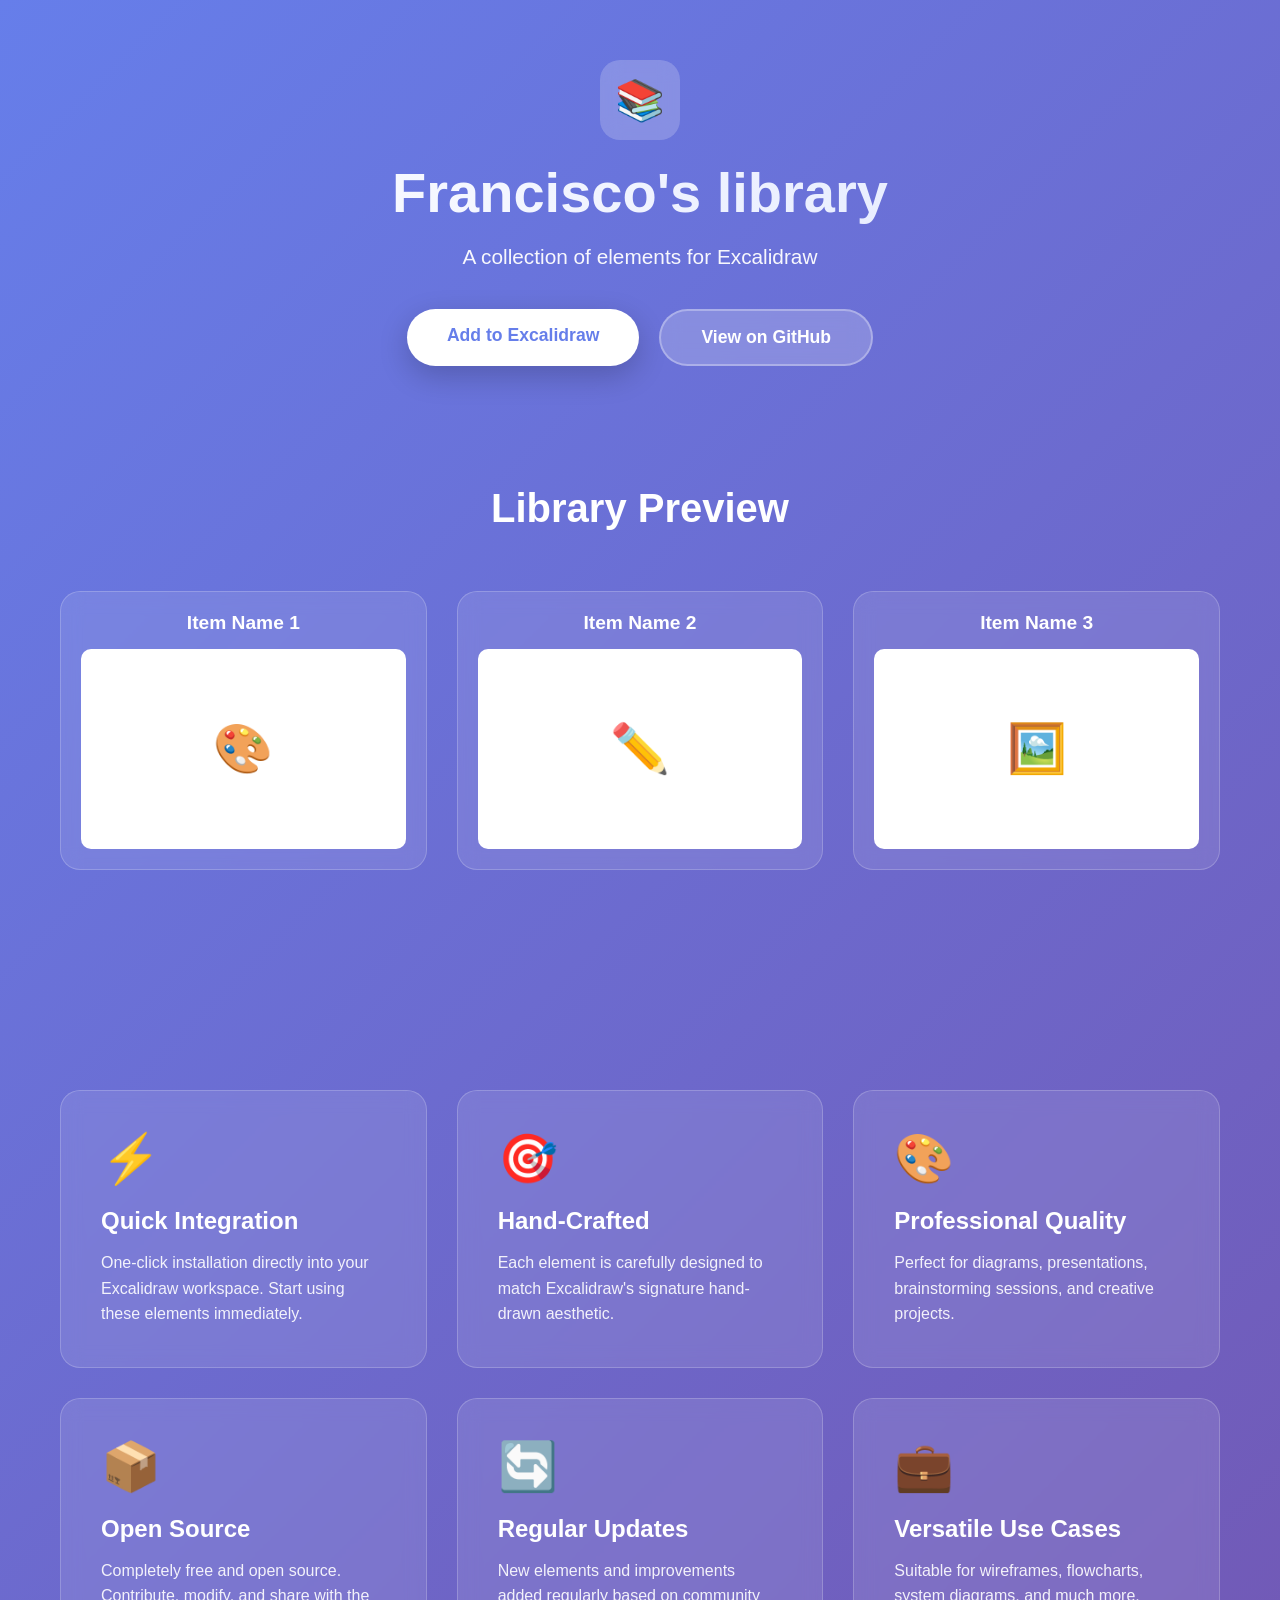
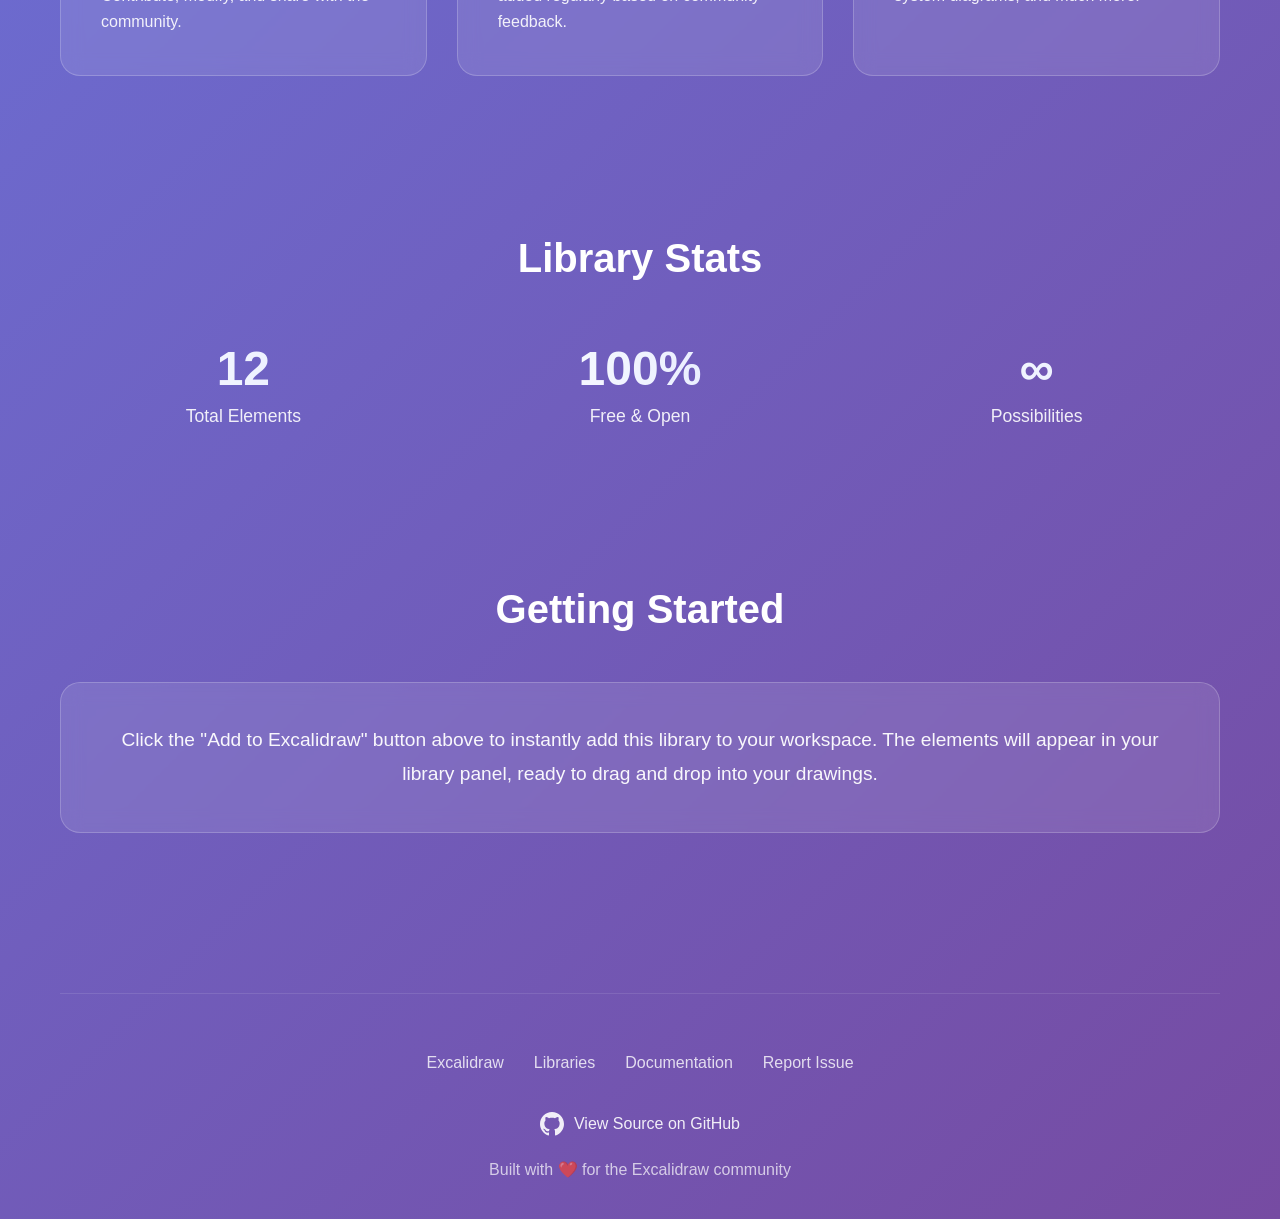
==== OpenSourceLibrary/index.html @ a002f0f5 "addition of librery, still needs work" ====
<!DOCTYPE html>
<html lang="en">
<head>
    <meta charset="UTF-8">
    <meta name="viewport" content="width=device-width, initial-scale=1.0">
    <title>Francisco's library_Excalidraw Library</title>
    <link rel="stylesheet" href="Style.css">
    
</head>
<body>
    <div class="container">
        <header>
            <div class="logo">📚</div>
            <h1>Francisco's library</h1>
            <p class="subtitle">A collection of elements for Excalidraw</p>
            
            <div class="cta-buttons">
                <a href="#" class="btn btn-primary">Add to Excalidraw</a>
                <a href="https://github.com/excalidraw/excalidraw-libraries" class="btn btn-secondary">View on GitHub</a>
            </div>
        </header>

        <section class="preview-section">
            <h2>Library Preview</h2>
            <div class="preview-grid">
                <div class="preview-card">
                    <h3>Item Name 1</h3>
                    <div class="preview-image">
                        <span class="placeholder-img">🎨</span>
                    </div>
                </div>
                
                <div class="preview-card">
                    <h3>Item Name 2</h3>
                    <div class="preview-image">
                        <span class="placeholder-img">✏️</span>
                    </div>
                </div>
                
                <div class="preview-card">
                    <h3>Item Name 3</h3>
                    <div class="preview-image">
                        <span class="placeholder-img">🖼️</span>
                    </div>
                </div>
            </div>
        </section>

        <section class="features">
            <div class="features-grid">
                <div class="feature-card">
                    <div class="feature-icon">⚡</div>
                    <h3>Quick Integration</h3>
                    <p>One-click installation directly into your Excalidraw workspace. Start using these elements immediately.</p>
                </div>
                
                <div class="feature-card">
                    <div class="feature-icon">🎯</div>
                    <h3>Hand-Crafted</h3>
                    <p>Each element is carefully designed to match Excalidraw's signature hand-drawn aesthetic.</p>
                </div>
                
                <div class="feature-card">
                    <div class="feature-icon">🎨</div>
                    <h3>Professional Quality</h3>
                    <p>Perfect for diagrams, presentations, brainstorming sessions, and creative projects.</p>
                </div>
                
                <div class="feature-card">
                    <div class="feature-icon">📦</div>
                    <h3>Open Source</h3>
                    <p>Completely free and open source. Contribute, modify, and share with the community.</p>
                </div>
                
                <div class="feature-card">
                    <div class="feature-icon">🔄</div>
                    <h3>Regular Updates</h3>
                    <p>New elements and improvements added regularly based on community feedback.</p>
                </div>
                
                <div class="feature-card">
                    <div class="feature-icon">💼</div>
                    <h3>Versatile Use Cases</h3>
                    <p>Suitable for wireframes, flowcharts, system diagrams, and much more.</p>
                </div>
            </div>
        </section>

        <section class="preview-section">
            <h2>Library Stats</h2>
            <div class="stats">
                <div class="stat-card">
                    <div class="stat-number">12</div>
                    <div class="stat-label">Total Elements</div>
                </div>
                <div class="stat-card">
                    <div class="stat-number">100%</div>
                    <div class="stat-label">Free & Open</div>
                </div>
                <div class="stat-card">
                    <div class="stat-number">∞</div>
                    <div class="stat-label">Possibilities</div>
                </div>
            </div>
        </section>

        <section class="preview-section">
            <h2>Getting Started</h2>
            <div class="preview-container">
                <p style="font-size: 1.2rem; line-height: 1.8; opacity: 0.95;">
                    Click the "Add to Excalidraw" button above to instantly add this library to your workspace. 
                    The elements will appear in your library panel, ready to drag and drop into your drawings.
                </p>
            </div>
        </section>

        <footer>
            <div class="footer-links">
                <a href="https://excalidraw.com">Excalidraw</a>
                <a href="https://github.com/excalidraw/excalidraw-libraries">Libraries</a>
                <a href="https://docs.excalidraw.com">Documentation</a>
                <a href="https://github.com/excalidraw/excalidraw-libraries/issues">Report Issue</a>
            </div>
            
            <a href="https://github.com/excalidraw/excalidraw-libraries" class="github-link">
                <svg width="24" height="24" viewBox="0 0 24 24" fill="currentColor">
                    <path d="M12 0c-6.626 0-12 5.373-12 12 0 5.302 3.438 9.8 8.207 11.387.599.111.793-.261.793-.577v-2.234c-3.338.726-4.033-1.416-4.033-1.416-.546-1.387-1.333-1.756-1.333-1.756-1.089-.745.083-.729.083-.729 1.205.084 1.839 1.237 1.839 1.237 1.07 1.834 2.807 1.304 3.492.997.107-.775.418-1.305.762-1.604-2.665-.305-5.467-1.334-5.467-5.931 0-1.311.469-2.381 1.236-3.221-.124-.303-.535-1.524.117-3.176 0 0 1.008-.322 3.301 1.23.957-.266 1.983-.399 3.003-.404 1.02.005 2.047.138 3.006.404 2.291-1.552 3.297-1.23 3.297-1.23.653 1.653.242 2.874.118 3.176.77.84 1.235 1.911 1.235 3.221 0 4.609-2.807 5.624-5.479 5.921.43.372.823 1.102.823 2.222v3.293c0 .319.192.694.801.576 4.765-1.589 8.199-6.086 8.199-11.386 0-6.627-5.373-12-12-12z"/>
                </svg>
                View Source on GitHub
            </a>
            
            <p style="margin-top: 20px; opacity: 0.7;">
                Built with ❤️ for the Excalidraw community
            </p>
        </footer>
    </div>
</body>
</html>
---- OpenSourceLibrary/Style.css ----
* {
            margin: 0;
            padding: 0;
            box-sizing: border-box;
        }

        body {
            font-family: -apple-system, BlinkMacSystemFont, 'Segoe UI', Roboto, Oxygen, Ubuntu, Cantarell, sans-serif;
            background: linear-gradient(135deg, #667eea 0%, #764ba2 100%);
            color: #fff;
            overflow-x: hidden;
        }

        .container {
            max-width: 1200px;
            margin: 0 auto;
            padding: 0 20px;
        }

        header {
            padding: 60px 0 40px;
            text-align: center;
        }

        .logo {
            width: 80px;
            height: 80px;
            margin: 0 auto 20px;
            background: rgba(255, 255, 255, 0.2);
            backdrop-filter: blur(10px);
            border-radius: 20px;
            display: flex;
            align-items: center;
            justify-content: center;
            font-size: 40px;
            animation: float 3s ease-in-out infinite;
        }

        @keyframes float {
            0%, 100% { transform: translateY(0px); }
            50% { transform: translateY(-10px); }
        }

        h1 {
            font-size: 3.5rem;
            font-weight: 800;
            margin-bottom: 20px;
            background: linear-gradient(to right, #fff, #e0e7ff);
            -webkit-background-clip: text;
            -webkit-text-fill-color: transparent;
            background-clip: text;
        }

        .subtitle {
            font-size: 1.3rem;
            opacity: 0.95;
            font-weight: 300;
            margin-bottom: 40px;
        }

        .cta-buttons {
            display: flex;
            gap: 20px;
            justify-content: center;
            flex-wrap: wrap;
        }

        .btn {
            padding: 16px 40px;
            font-size: 1.1rem;
            border: none;
            border-radius: 50px;
            cursor: pointer;
            transition: all 0.3s ease;
            text-decoration: none;
            display: inline-block;
            font-weight: 600;
        }

        .btn-primary {
            background: #fff;
            color: #667eea;
            box-shadow: 0 10px 30px rgba(0, 0, 0, 0.2);
        }

        .btn-primary:hover {
            transform: translateY(-3px);
            box-shadow: 0 15px 40px rgba(0, 0, 0, 0.3);
        }

        .btn-secondary {
            background: rgba(255, 255, 255, 0.2);
            color: #fff;
            backdrop-filter: blur(10px);
            border: 2px solid rgba(255, 255, 255, 0.3);
        }

        .btn-secondary:hover {
            background: rgba(255, 255, 255, 0.3);
            transform: translateY(-3px);
        }

        .features {
            padding: 80px 0;
        }

        .features-grid {
            display: grid;
            grid-template-columns: repeat(auto-fit, minmax(300px, 1fr));
            gap: 30px;
            margin-top: 60px;
        }

        .feature-card {
            background: rgba(255, 255, 255, 0.1);
            backdrop-filter: blur(10px);
            border-radius: 20px;
            padding: 40px;
            border: 1px solid rgba(255, 255, 255, 0.2);
            transition: all 0.3s ease;
        }

        .feature-card:hover {
            transform: translateY(-10px);
            background: rgba(255, 255, 255, 0.15);
            box-shadow: 0 20px 50px rgba(0, 0, 0, 0.2);
        }

        .feature-icon {
            font-size: 3rem;
            margin-bottom: 20px;
        }

        .feature-card h3 {
            font-size: 1.5rem;
            margin-bottom: 15px;
        }

        .feature-card p {
            opacity: 0.9;
            line-height: 1.6;
        }

        .preview-section {
            padding: 80px 0;
            text-align: center;
        }

        .preview-section h2 {
            font-size: 2.5rem;
            margin-bottom: 50px;
        }

        .preview-grid {
            display: grid;
            grid-template-columns: repeat(auto-fit, minmax(250px, 1fr));
            gap: 30px;
            margin-top: 60px;
        }

        .preview-card {
            background: rgba(255, 255, 255, 0.1);
            backdrop-filter: blur(10px);
            border-radius: 20px;
            padding: 20px;
            border: 1px solid rgba(255, 255, 255, 0.2);
            text-align: center;
            transition: all 0.3s ease;
        }

        .preview-card:hover {
            transform: translateY(-5px);
            background: rgba(255, 255, 255, 0.15);
        }

        .preview-card h3 {
            margin-bottom: 15px;
            font-size: 1.2rem;
        }

        .preview-image {
            background: #fff;
            border-radius: 10px;
            padding: 20px;
            min-height: 200px;
            display: flex;
            align-items: center;
            justify-content: center;
        }

        .preview-image img {
            max-width: 100%;
            max-height: 180px;
            object-fit: contain;
        }

        .placeholder-img {
            color: #999;
            font-size: 3rem;
        }

        .preview-container {
            background: rgba(255, 255, 255, 0.1);
            backdrop-filter: blur(10px);
            border-radius: 20px;
            padding: 40px;
            border: 1px solid rgba(255, 255, 255, 0.2);
        }

        .stats {
            display: grid;
            grid-template-columns: repeat(auto-fit, minmax(200px, 1fr));
            gap: 30px;
            margin-top: 60px;
        }

        .stat-card {
            text-align: center;
        }

        .stat-number {
            font-size: 3rem;
            font-weight: 800;
            margin-bottom: 10px;
            background: linear-gradient(to right, #fff, #e0e7ff);
            -webkit-background-clip: text;
            -webkit-text-fill-color: transparent;
            background-clip: text;
        }

        .stat-label {
            font-size: 1.1rem;
            opacity: 0.9;
        }

        footer {
            padding: 60px 0 40px;
            text-align: center;
            border-top: 1px solid rgba(255, 255, 255, 0.1);
            margin-top: 80px;
        }

        .footer-links {
            display: flex;
            gap: 30px;
            justify-content: center;
            margin-bottom: 20px;
            flex-wrap: wrap;
        }

        .footer-links a {
            color: #fff;
            text-decoration: none;
            opacity: 0.8;
            transition: opacity 0.3s;
        }

        .footer-links a:hover {
            opacity: 1;
        }

        .github-link {
            display: inline-flex;
            align-items: center;
            gap: 10px;
            margin-top: 20px;
            color: #fff;
            text-decoration: none;
            opacity: 0.9;
            transition: opacity 0.3s;
        }

        .github-link:hover {
            opacity: 1;
        }

        @media (max-width: 768px) {
            h1 {
                font-size: 2.5rem;
            }

            .subtitle {
                font-size: 1.1rem;
            }

            .cta-buttons {
                flex-direction: column;
                align-items: center;
            }

            .btn {
                width: 100%;
                max-width: 300px;
            }
        }
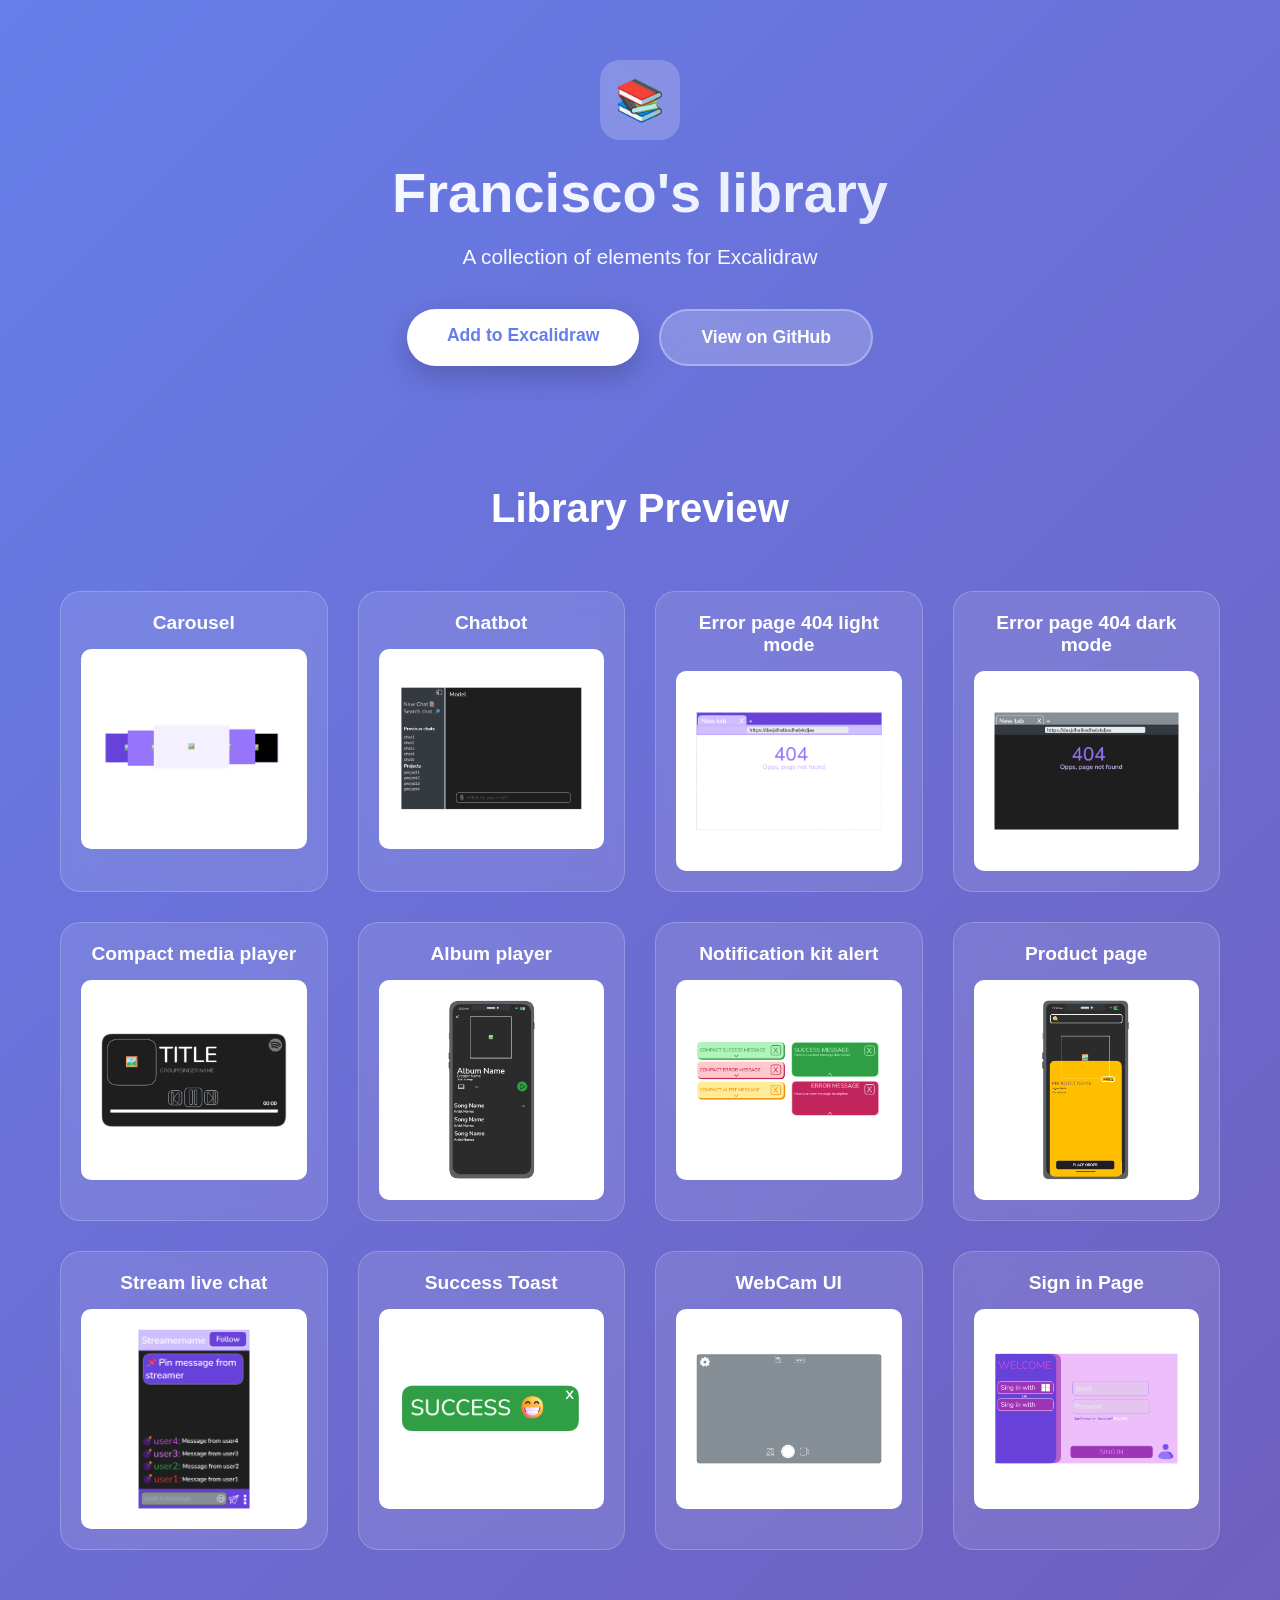
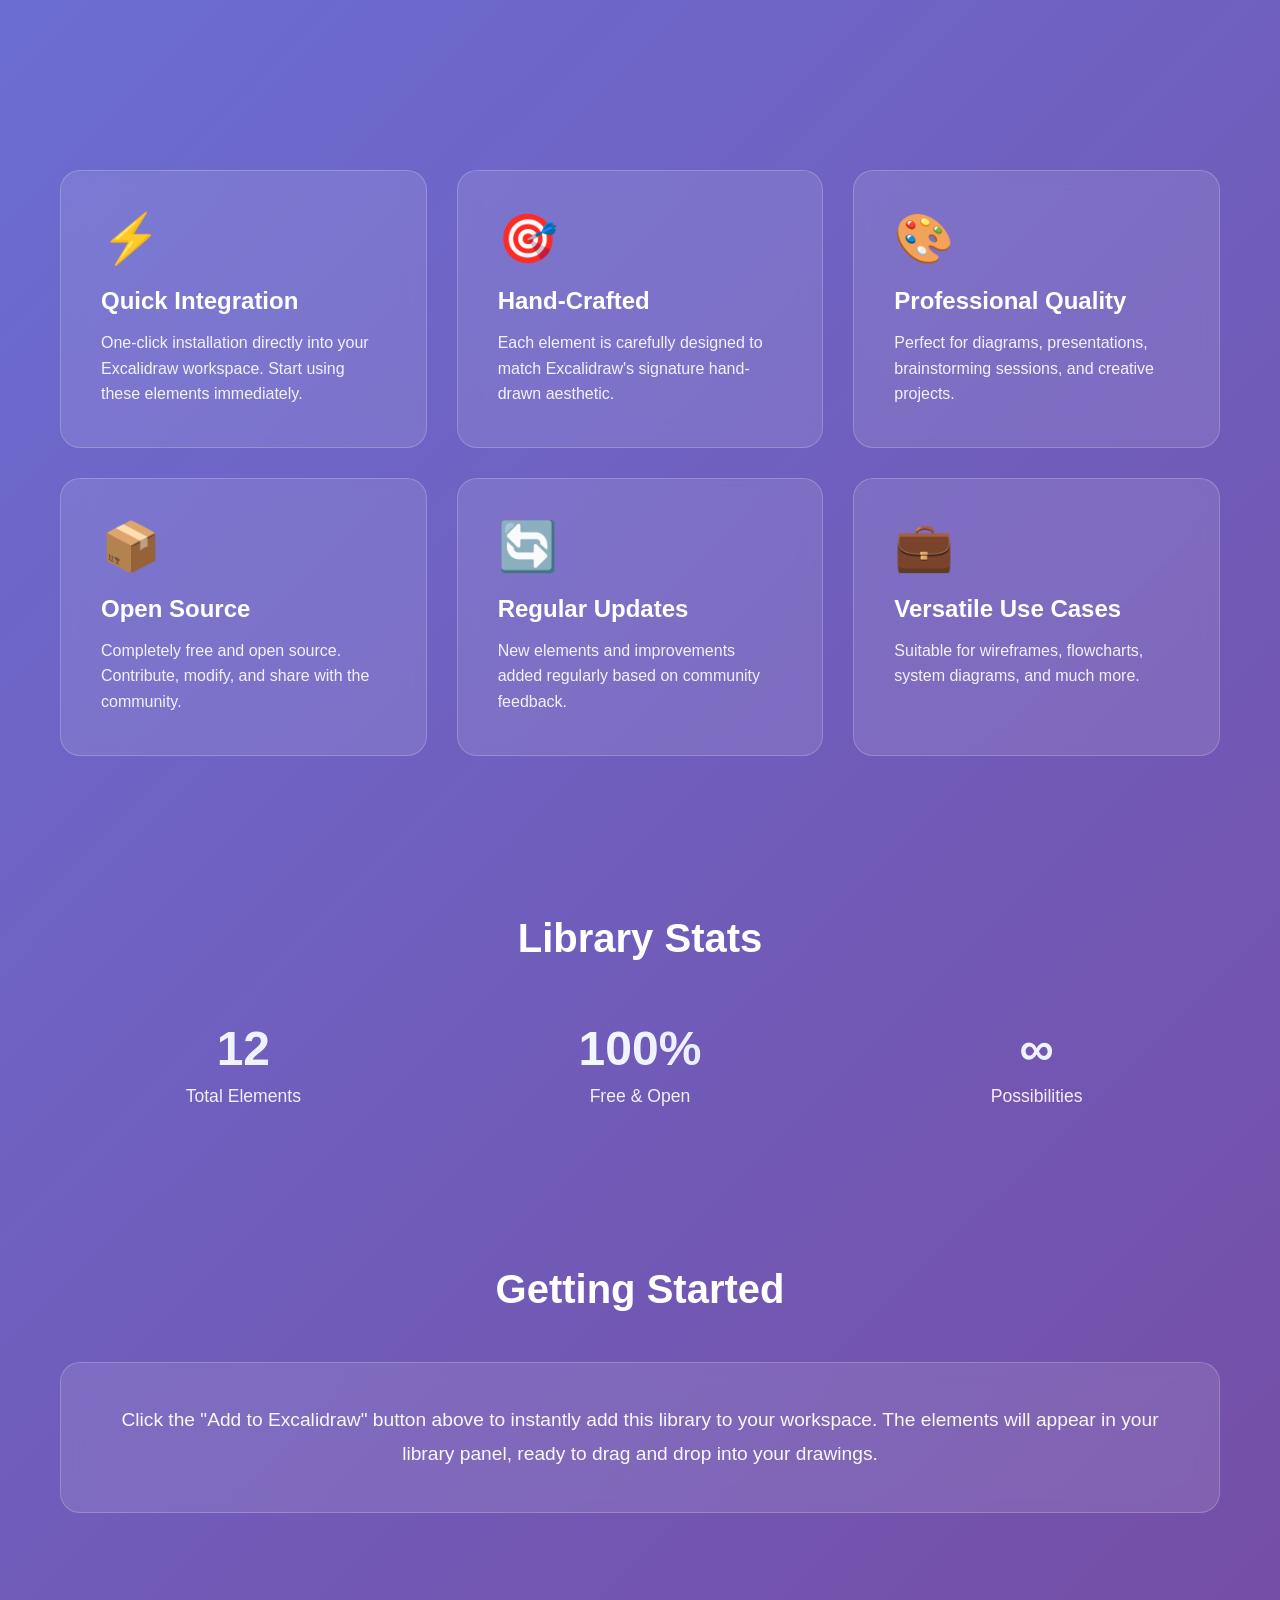
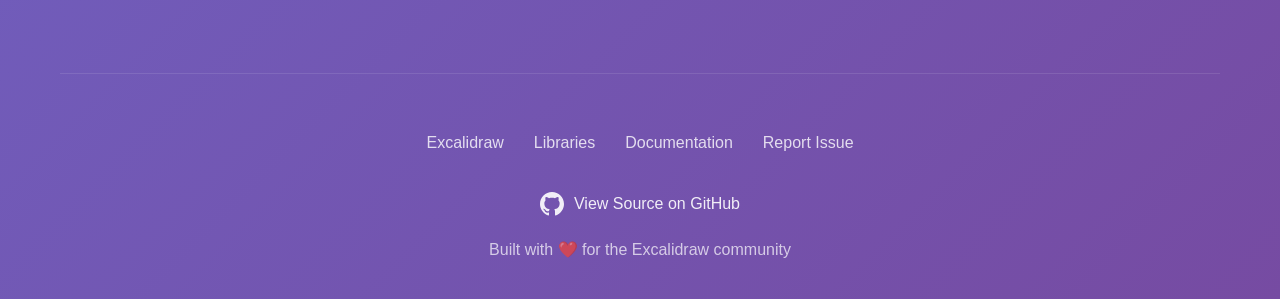
==== commit d43e5192: "addition of the previews with base64" ====
--- a/OpenSourceLibrary/index.html
+++ b/OpenSourceLibrary/index.html
@@ -5,7 +5,6 @@
     <meta name="viewport" content="width=device-width, initial-scale=1.0">
     <title>Francisco's library_Excalidraw Library</title>
     <link rel="stylesheet" href="Style.css">
-    
 </head>
 <body>
     <div class="container">
@@ -24,23 +23,366 @@
             <h2>Library Preview</h2>
             <div class="preview-grid">
                 <div class="preview-card">
-                    <h3>Item Name 1</h3>
-                    <div class="preview-image">
-                        <span class="placeholder-img">🎨</span>
-                    </div>
-                </div>
-                
-                <div class="preview-card">
-                    <h3>Item Name 2</h3>
-                    <div class="preview-image">
-                        <span class="placeholder-img">✏️</span>
-                    </div>
-                </div>
-                
-                <div class="preview-card">
-                    <h3>Item Name 3</h3>
-                    <div class="preview-image">
-                        <span class="placeholder-img">🖼️</span>
+                    <h3>Carousel</h3>
+                    <div class="preview-image">
+                        <img src="[data-uri]" alt="Item 1">
+                    </div>
+                </div>
+                
+                <div class="preview-card">
+                    <h3>Chatbot</h3>
+                    <div class="preview-image">
+                        <img src="[data-uri]
+                        [base64]
+                        [base64]
+                        [base64]
+                        [base64]
+                        [base64]
+                        [base64]
+                        [base64]
+                        [base64]
+                        [base64]
+                        [base64]
+                        [base64]
+                        [base64]
+                        [base64]
+                        [base64]
+                        [base64]
+                        [base64]
+                        [base64]
+                        [base64]
+                        [base64]
+                        [base64]
+                        [base64]
+                        [base64]
+                        [base64]
+                        [base64]
+                        [base64]
+                        [base64]
+                        [base64]
+                        [base64]
+                        [base64]
+                        [base64]
+                        [base64]
+                        [base64]
+                        [base64]
+                        [base64]
+                        [base64]
+                        [base64]
+                        [base64]
+                        [base64]
+                        [base64]
+                        [base64]
+                        [base64]
+                        [base64]
+                        [base64]
+                        [base64]
+                        [base64]
+                        [base64]
+                        [base64]
+                        [base64]
+                        [base64]
+                        [base64]
+                        [base64]
+                        [base64]
+                        [base64]
+                        [base64]
+                        [base64]
+                        [base64]
+                        [base64]
+                        [base64]
+                        [base64]
+                        [base64]
+                        [base64]
+                        [base64]
+                        [base64]
+                        [base64]
+                        [base64]
+                        [base64]
+                        [base64]
+                        [base64]
+                        [base64]
+                        [base64]
+                        [base64]
+                        [base64]
+                        [base64]
+                        [base64]
+                        [base64]
+                        [base64]
+                        [base64]
+                        [base64]
+                        [base64]
+                        [base64]
+                        [base64]
+                        [base64]
+                        [base64]
+                        [base64]
+                        [base64]
+                        [base64]
+                        [base64]
+                        [base64]
+                        [base64]
+                        [base64]
+                        [base64]
+                        [base64]
+                        [base64]
+                        [base64]
+                        [base64]
+                        [base64]
+                        [base64]
+                        [base64]
+                        [base64]
+                        [base64]
+                        [base64]
+                        [base64]
+                        [base64]
+                        [base64]
+                        [base64]
+                        [base64]
+                        [base64]
+                        [base64]
+                        [base64]
+                        [base64]
+                        [base64]
+                        [base64]
+                        [base64]
+                        [base64]
+                        [base64]
+                        [base64]
+                        [base64]
+                        [base64]
+                        [base64]
+                        [base64]
+                        [base64]
+                        [base64]
+                        [base64]
+                        [base64]
+                        [base64]
+                        [base64]
+                        [base64]" alt="Item 2">
+
+
+                    </div>
+                </div>
+                
+                <div class="preview-card">
+                    <h3>Error page 404 light mode</h3>
+                    <div class="preview-image">
+                        <img src="[data-uri]
+                        [base64]
+                        [base64]
+                        [base64]
+                        [base64]
+                        [base64]
+                        [base64]
+                        [base64]
+                        [base64]
+                        [base64]
+                        [base64]
+                        [base64]
+                        [base64]
+                        [base64]
+                        [base64]
+                        [base64]
+                        [base64]
+                        [base64]
+                        [base64]
+                        [base64]
+                        [base64]
+                        [base64]
+                        [base64]
+                        [base64]
+                        [base64]
+                        [base64]
+                        [base64]
+                        [base64]
+                        [base64]
+                        [base64]
+                        [base64]
+                        [base64]
+                        [base64]
+                        [base64]
+                        [base64]
+                        [base64]
+                        [base64]" alt="Item 3">
+                    </div>
+                </div>
+                <div class="preview-card">
+                    <h3>Error page 404 dark mode</h3>
+                    <div class="preview-image">
+                        <img src="[data-uri]
+                        [base64]
+                        [base64]" alt="Item 4">
+                    </div>
+                </div>
+                <div class="preview-card">
+                    <h3>Compact media player</h3>
+                    <div class="preview-image">
+                        <img src="[data-uri]
+                        h+tq0dpyBgXzF/br7RJ6e7oxt6Ao6HMXLVqC5JRUtfeQiMYWBiK6rqWkpiIzKwdXr1xCW2v/v+rDoSgK/FfBzJs1B7LsxhfHjgS9CB7//DO43S5k5czUNg2bCHXwvcep02ag+fQpyLIMt+yGTq+HPsE7dBcOWZax78M9kD0yblu5Rq0vCiZv1hx4FA9OHv886PuPNv/3HEo45y8ULlwEADj15XF8+cUxTJk6PWSIbWtthsfjwaIblwXsnzYjA/lzC/DlF8f69T4R0djAQETXtZSUVKROMKDz6hW1licSOp0OliVLkZiUhLaWMwCAiZMmo7u7G44uu/ZwAICjy47u7m5MnBTd1cz1+gTMmjMXLrcLdqsVU6dnICU1FefaWgAAp443ICUlFV994EEsvnEZTOb0oDU5oXQ7urDvoz2YkZmNm0pu1TarJk6ajN7ubtisndqmkCYYDFi0ZGnANm/+wkGDy7QZGZg1Zx6uXrk06DDTUM8fvtqr/DkFaGs5C5v1Klqbz8Bm68S8+QuDfma9PT04duRTzMyfg0mTpwK+wumFi2+CtfMqms+c0j4EADAjM7vf+87MztUeRkSjiIGIxoW+vr6Af99TthGP/XArHvvhVnz3B/8LBQu8vQTCjMxsfPM73/du3/0+/tt//wcUFFlQf/ggzpw6oR6neDwhe0cURYEyhF6NwRRZbsC6e7+Gdfd+DV994CE88t++h8zsPBw6sA+dVy8jb9YcOLrsuHSpA/AVc1f95RX09vTg5tIVqPi7x/Dt//GPeOChbyIjK0f79EGdbTqJw3W1sCy+CXn5c7TNKrfbDdlzrZ6nYMEifPcH/0v9bO8p2xhwvMk8EUuWLg/YiktKA4qt9QkJuGttmfr5f+vv/yfue/AbcPb14uP334UcpH5Ia6jnnztrNlJTJ6CxoR7wFTqfbGzAjIxsTJ7SvwAcAI43HEW3ows3FN8MSZKQkZWN7LxZOHbk05C9QzPz5/R73zcuuyVosTURjQ4GIhoXJqQF1p28v/uveOmF5/HGSy/A2nkVCZoeiosXzmHnq3/CO2++hoajR+B2uXDqyy9QV/tJQABKSk5GQoihKb1Oj4SEhCFdwAVFUbw37Q3B7XKh/kgdXqv8A+oP1yExKQkzMrPQcvZ0QA/YubYWvP5fL+D3//cZvPLi71FXW4OU1FSsvbd8wIDg77NPD+B8eytuW7kmZC+X9v2fPN6A//rP5/HSC8/jyy+OQZ8Q+Lmeb2/FC8//W8C24w+/DahrkmUZ+z7ag52v/gn7PqrGpYsX0NPtwEfV74ScYRbMYOev1yegcMEiXL7UgQvn2tT9TSe+hCy7UbhwccDxgsvpxOdHDyMnLx9ZOXm4oXg5LnVcwJlTX2oPVdXWfNDvff/1jZeG1WtJRNHFQETXNYejC112KyZNmhKwDk9vTw86r16BzdoZdMaSLMvovHoFF8614+D+j3Bw/8eYPW++Or0eAC6ca0Nq6gRMnT4j4LHCpKnTMMGQhksd5wP2S5IUdDjGZPIObXVphuAa6o+g6i+voOovr+DtXa/h0799giuXLwIApk6bgdTUCWht9g7jaXk8Hly5fAmHDuzDm6+/DGdvX7/esFBk2Y0P97wDWZZxy+139is0Dvb+ZdkNm/UqOq9egTPSi72iwOHoQufVKzhxvAHv/vUN9Pb0YPntq8LqURns/HNn5WPatBnIzM7Ft//HP6q9WhV/912kGU2YmT8HJvPEgMcIJxu/QGfnFdy2cg2mTJuOI3W1YQVfIoo/DER0XXM5nTh14jhM5nQUFlmCBpGhON5wFFcudWDxjcvUxRybTjTC6XJiwaIl/[base64]/9Ykuk7UH/4Ubc1nsOzWO3BP2UZkZucifeIkTJ46DQsX3wSDZjgtGDFMkj5pEoosSwDf1PJDB/YhMzsP935tE2bNnof0iZMwa/Y8lG2sQGZ2Lg4d2IdLfmvaHDt8EJJOh7vuKUPBgkVInzgJ0zMy8ZWv3o/M7DycPvVlyEX/tBKTkpCTNwutzWfUoZfk5BSsv+/reOjR72DxjcswcdJkpE+chOzcmbjrng1ISknGl8c/1z7VgM42nUTd32r6DX9de/+5KK/4O/X9pE+chHnzFyIj07s8gT+9Xt9vxeb0QVYBB4Cmk424cqkDC2+4CWlGk7Z5QMHOf+r0GZiRmY2Txxtw+WIHOq9eCdjOnPoSlzouYE5BUchzaz17Gu9W/Rkf7XknZB2ZkJyS0u89c6VqovjC/zfSdU+W3XjnzTdQV1uDqdMzsKG8Al//5newcdNmLFm6HNbOTlw4760hkWUZsuwOOvxxsvELXDh/DrPnFiIpKRkAUH+4DtVv70RScgrWrL8PX//md7Bm/X2YMCENe3e/hWNHPg14jvbWFvz1jZchyx6sWL0WX//md3Dfg9/A9IwsHNz3EfZ/9L56rNvphEfxhKwpmjJlGgxpxoBFAvv6erHnnV3ovHIFy269Aw9+49v4+je/g3X3PYik5BR8sPsttJxpAgC4XN7nF4XfHo8MRfHA4+l/cT925BDams/4CsWvtdcfrsM7u16HxyOr7+fr3/wOVq5Zh+TkFJw+6a2rkWUZbrcLMzKz1WP8t2XLbweCnJPgcjrx2aGDMBjSkJUbfBmDcM5/9tz5kF1utfdOS5ZlfH70MIxGE2ZkZqs/F/4URUHLmSb09HRf2+fxQMG1YnpnXx9kWcayW27v9543btrMmWZEcYS37qAxI1o/X4lJSTAY0tDb29PvFg4AoNN5a02CBRGdTgdJ0vW7OML3vKmpBji67EHbtfT6BBjSjHA6e4OeB3wrJMtud9AeiIIFi7DAcgPeHKA4NyU1FUlJKSHPKTEpSX2sJEnQJyTAHWJITdQ+hVoPSKfTIc1ogsfjgaPLHvSch8L/nLQG+jzCOf+Bvo/+9Hq9Go51Op03UAV5bX8DnT8RxYdgt+5gDxGNOy6nE51Xr4QMIR6PHDQMwVekHOoi6nI6YbNeDdmuJQqQQ50HfLPKQl2AGz8/ijde+uOAF9/enp4Bz8n/sYqihAwTUGfABQ9D8H02Nmsnuuy2kOc8FAO9n4E+j3DOf6Dvoz//nkLPAEss+Bvo/IkofjEQERER0bjHQERERETjHgMRERERjXsMRERERDTuMRARERHRuMdAREREROMeAxERERGNewxERERENO5FNRDZbVYAgNFk1jYRDYv4mRI/[base64]/lXbREREFFUxCUQAcK6tRe0lWrlmnbaZaEDFJaUwmsxob23GubYWbTMREVFUxSwQAcDe3VWAr7iat/OgcIjeIdHTSEREFEsxDUSi9sNoMnPojIZsQ3kF4JtZxt4hIiIaCTENRABQV1sD+ApkGYpoMMUlpepyDeJnh4iIKNZiHojsNqs6dFZcUspQRCFlZueqPx87X63kQoxERDRiYh6I4Bv6YE8RDaSgyKIOle3dXcWhMiIiGlEjEojgG/[base64]/flp7TEyJ+52JMGS3WdHe2oz21mb1axq7xPdXe187/+FTIiKikfTYD7cCAH76oy3qvlEPRILoPdDeDNY/IHFIJf4ZTWYYTWZkZueqQchfe2sz9u6u4pR6IiIaNXEdiARxMRUXVC1xIQ32X15kR4YIOSL8aL/[base64]/PUGZ2blzXPRFR/GAgIqIAGVk5aj3OWAtDgt1mxfvv/hXw1RcREQ2GNUREFGDlmnUoKLKgrrYmomEyUccjip+FwWaBRfq4gWwor0Bmdi52vlo54sXfRBS/gtUQMRARUQDxi0LU4oSjoMgyaN1OY0M99u6uCtgX6eMGI5430qE//3WXMrNzY7bmkt23ppLdZkV7a/OozN4jGk8YiIhG2GhdUOELEOESASKS8AEAmzZvgdFkDtojYzSZsWnzFthtVlRu9/6+ESJ93GCMJjM2lFeEfO5Qgi03MNLErL5wQykRDY6BiGiExMMF1R7BtHMxXLZ3d1VEgUr8kgn1e0QEH23vU6SPG4pwh82KS0rVQmwxXAcAbS1nh/T4SBhNZnVdpczs3IClA+J9uQOisYiBiGgExMMFNTM7F0aTOewL6vUYiMJ5T/7fu0hrqKJB9CyKcxnKuRPR0AULRJxlRhRF2guqWL+nrrYmZmEIvuB1rq1FHera9doO1NXWwOhbrHCw+hxB9GiJYbfrgQhQRk2xtpb4rABg56uVoxaG4Dvnutoa7Hy1EvD9XA12/kQ0PAxERFESjxdUUXOTmZ2LjKwc7WHjwlADkQiNsQ6v4ufksR9uVbdNm7dgQ3lFvyUCRMj1/9kiothgICKKkoEuqOFcBKNJBCOjyYyly2/[base64]/XXabtgkIEkS0oSjS4bOhGkodFBENDwMRURQMdkGNBjFMhiB3oR+sZ0qcFy+owYnPJdTnKNr9a3m0oWioSxtEgt8/othjICKKgsEuqNEgVr7WhiEMYUiMQy6xIUIRfHVGkRbIE9HoYyAiGgPE7Sf8L8A0cgYKvKKOC77ZhLFcRoGIYoeBiCjOFZeUqj0/77/7V20zxYFzbS3qcgvFJaUhi9uJKH4xEBHFsYysHHUYZqCbk7LGZPSJW7QYTWasunu9tpmI4hwDEVGcMprMKNu4CQix+jXFn8aGenVtqVgWWRNR9DEQEcUp/xllwVa/pvhjt1mxd3cVwCJrojGHgYgoDkVaRB2s6JeGL5xZev5F1rz/GNHYwUBEFGfEfdEQRhF1mtGk3UWjSBRZi3qioQQpIhpdDEREcSQjK0cdKhuoiJriH+uJiMYWBiKiOLJ0+W2A72LKMBQ/xJBZOD1xop7IbrMiMzuX9UREcY6BiChOiLqh9tZmtTB3qMTNYVlDFF/8a8C4PhFRfGMgIooDM2fPVeuGDu7/[base64]/jVgDENEYwsDEVEcYigae/xnCTIMUTwyGAx45JFH8Mwzz+CJJ57AihUrtIcAABYvXox/+Zd/wXPPPYfHHnsMGRkZ2kP6ieVzjxQGIqI4JYbPRCjiKsexI9YHGix4hvoe+Iehvburoh6GRD0S1zGiSM2dOxevvfYafvGLX2D9+vWoqKjAf/zHf+DZZ58NOO4f/uEf8Morr+Ab3/gG1q5di61bt+L1118PGXAQ4+ceSQxERFEw1AtqOOw2a0Ao2lBeEfL5eeuO2Broc9WGocaGeu0hRKNu69atyM/Px/PPP4/CwkKUl5fj5MmTWLt2LR555BEAwIYNG/DII4/gzJkzKC8vR2FhIX73u99hypQp+N73vqd9SlUsn3skMRARxTFtKIp0+EwU+fJiHZwItFk5edomAEBby1nAr6dGWLlm3YiEIfYQ0XDccsstWLhwIU6dOoV/+7d/AwAcPnwYf/rTnwAAd9xxBwCgtLQUKSkp2LVrFw4fPgwAeOqpp/DZZ59h3rx5WLeu/8KxsXzukcZARBQFg11QhyNYKNJOyY/WBVP0hIQaGhqLxB3qB+rlEW3awCN02W2A3+cieuz8Z5PFKgzB73Vt1k5tE9Gg5s6dC5PJhKamJjgcDnV/Y2MjbDYbZs6cCQCYM2cOHA4HGhsb/R4NnDx5EhMmTEBhYSEA4D//8z9RW1uLDRs2RP25RxMDEVEUxSpIaEORdp2iwYbMhhqYxOPTjCZt05g12GcDv88lMzs3aA+c3WZFe2szjCYzVq5Zh02bt6iLLoZbQC1ea9PmLQFbqF68giKL+lrhvA6RMGXKFCQmJqK7uztg/4EDB9DV1YXU1FQsXrwYJpMJLper33GXLl2Cx+NBeno6DAYDJk+eDKPRCJPJFNXnHm0MRERRIC5ioS6o4iK4obwiYBMXwcGCCnwXZTH7DL71bjZt3qLeRV17IRWMJrP6OuOxh2Eogchus6qLYq66e722GfANidltVhQUWdTvReX2bWGHlL27q9Rw5b/5n4M/EXy52jXFSkJCAgwGg3Z3AL1ej+TkZDgcDnz1q1/FggUL1GGxgYTz3KONgYgoCsQF0mgyY+ny27TNOLj/Y9htVmRm5wZs4iI40MVaS1yIxUVVPM/xz49qDwV8dS7wBabBLt7iPMQw03jS3tqsfqbFJaVqkBLsvpuz7t1dhcrt29RgGi7xPJXbt6nbb3/9NCq3bwsItUbfsJzRZEZ7a/Og3zuicBkMBuh0OjgcDnz22WfaZpUkSXA6nejo6NA2hRTL544VBiKiKGlsqFdDj7bG51xbi3rx2/lqpbppL4JD5X9RHainorikVB0uC9b7oCUCUahamsEMpacLQXprIn3cUIQzXHhw/8eA73PbUF7R7/to9w1dRoPdZlU3fyKQ+Q/LDeV7RxTK6dOn0dfXh0mTJgXsv/HGG2E0GtHT0wOHw4GOjg6kpKRg4sSJAcdlZGRAr9ejq6srYD9i/NwjTf/4448/[base64]/q0p0o0ZH19fVi9ejUyMjJw6NAhnD9/HgCwceNGlJaW4qOPPsJ7772HuXPn4uabb4bNZsP7778PAMjPz8fmzZsBAH/84x/R0hL4h1csnzuWxB87ty33/n4AAElRFAUAnnpuGwDgt79+Wm0kovAZfYW34qLm3xMQLLxEgxjeyczOVWtS4HvtcG8uKu7SHsk0ctG7IWqWtEKdT6SPG8zKNetQUGSJ+L34fx9HiugxiuT9EoXyxBNPoKKiAkeOHMHLL7+MnJwcPPzww+jt7cWPf/xj7Nu3D0uWLMFvfvMbpKen449//CPOnDmD++67D0uXLsUbb7yBn/zkJ4BvltncuXPxi1/8Au+++25Un3ukPPbDrQCAn/5oi7qPgYgoBoy+QmbtkMtIEUM7kfT4ZmTloGzjJthtVlRu9/5eCJfRZO43U20oF/dIHxeK+KVXuX1bv6GpcIjzMpnT1bAZbW0tZ4f1XokGYjAY8OSTT2Lt2rVITk6Goijo6OjAM888g1deeUU97r777sOPfvQj5ObmQpIkuFwufPjhh/j+978Ph8MBg8GAl156CbNnz8ZTTz2FF198MWrPPZIYiIhGgf/FNFa9DeJi39ZyFl1227Av/qJnxH9W21gjeroaG+pZg0PkYzAYcPvtt6O9vX3AYufFixcjMzMTH3300ZDDSiyfO9oYiIhoSETtznB6mkaTCEPD6eUioutXsEDEWWZE1I8IQaK2Z+WadUHXV4o3/rOzwLV7iCgMDEREFFRdbY061FRQZEHZxk3qisqxqqMJlyggLy4pxWM/[base64]/p0hpxMctM3AKAYYiIiIj8+d8/caSNeA/RyjXrUFBkwfq7V8FSVKBtJiIionHKarPjr+++j+bW9pjejzBueogAMAwRERFRALPJiNzsTABAVk6etjmmRjwQEREREcUbBiIiIiIa9xiIiIiIaNxjICIiIqJxj4GIiIiI4obVZgd8axKNpFGbdl9aUoy8nCxtMxEREY1TZ1vaUN/QCKvNHtM8Emza/[base64]/[base64]/Pw67zYrGhnrU1dZoDyMiIiIaccUlpeqMsnB6hoQhByL4QtHRz4+jprYOAGC3WVFXW4PGhnrtoUREREQxJ4qn/W/[base64]/3/F10RERDQ+iLof0fPjP4s9WABCFHuEtKIWiPxZbXZ0Wm1obm1XNyIiIqJwiQA01AUWIxWTQKQleo/E1zZ7FwCg02pT94k6JCIiIhofzCaj+t90swkmY1pA22D3H4umEQlERERERPHs/wf+Fw8yUDl3SAAAAABJRU5ErkJggg==" alt="Item 5">
+                    </div>
+                </div>
+                <div class="preview-card">
+                    <h3>Album player</h3>
+                    <div class="preview-image">
+                        <img src="[data-uri]
+                        [base64]
+                        [base64]" alt="Item 6">
+                    </div>
+                </div>
+                <div class="preview-card">
+                    <h3>Notification kit alert</h3>
+                    <div class="preview-image">
+                        <img src="[data-uri]
+                        [base64]
+                        [base64]
+                        [base64]
+                        [base64]
+                        [base64]
+                        [base64]
+                        [base64]
+                        [base64]
+                        [base64]
+                        [base64]
+                        [base64]
+                        [base64]
+                        [base64]
+                        [base64]
+                        [base64]
+                        [base64]
+                        [base64]
+                        [base64]
+                        [base64]
+                        [base64]
+                        [base64]
+                        [base64]
+                        [base64]
+                        [base64]
+                        [base64]
+                        [base64]
+                        [base64]
+                        [base64]
+                        [base64]
+                        [base64]
+                        [base64]
+                        [base64]
+                        [base64]
+                        [base64]
+                        [base64]
+                        [base64]
+                        [base64]
+                        [base64]
+                        [base64]
+                        [base64]
+                        [base64]
+                        [base64]
+                        [base64]
+                        [base64]
+                        [base64]
+                        [base64]
+                        [base64]
+                        [base64]
+                        [base64]
+                        [base64]
+                        [base64]
+                        [base64]
+                        [base64]
+                        [base64]
+                        [base64]
+                        [base64]
+                        [base64]
+                        [base64]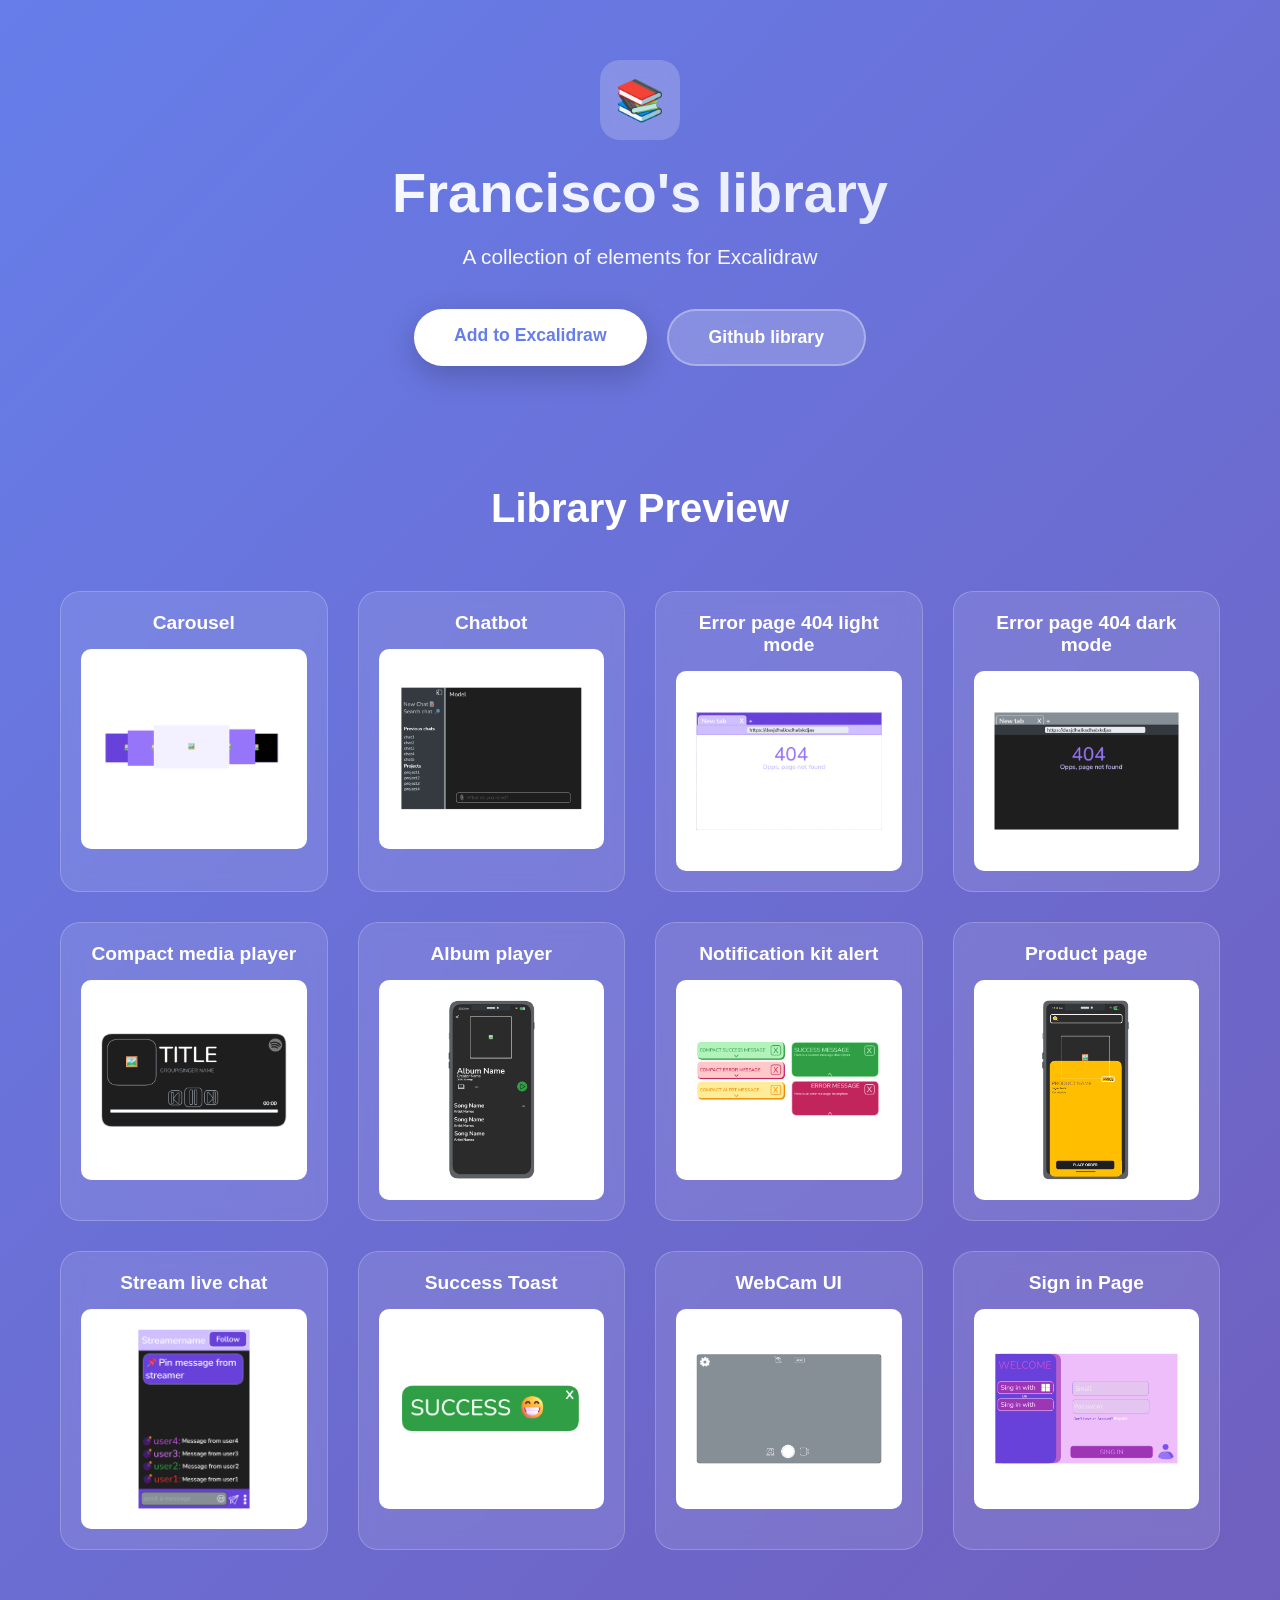
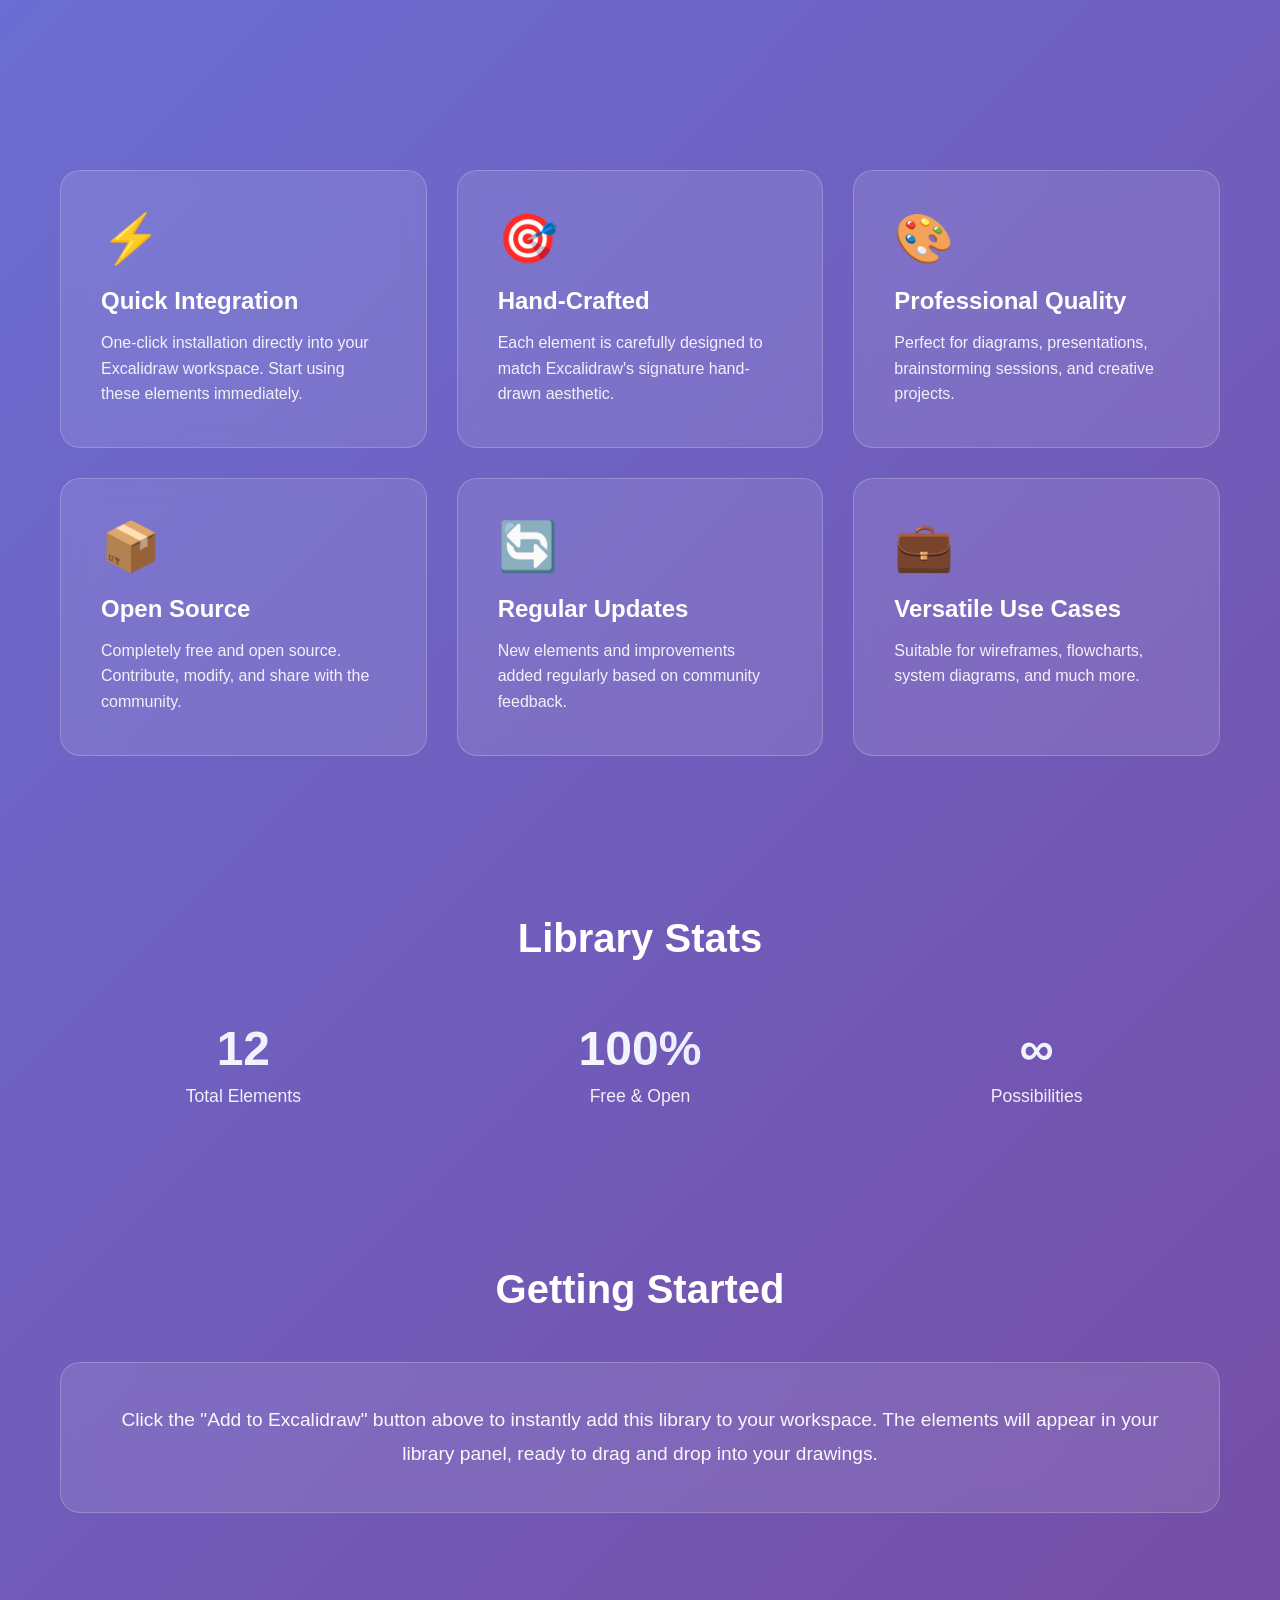
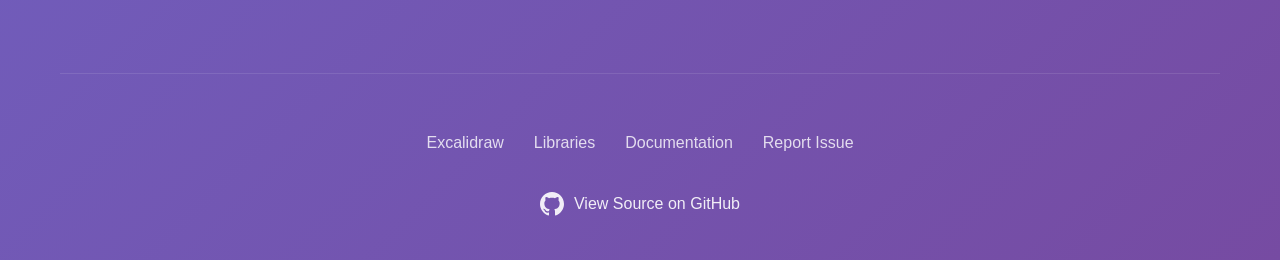
==== commit 6f0c743a: "file moved" ====
--- a/OpenSourceLibrary/index.html
+++ b/OpenSourceLibrary/index.html
@@ -14,9 +14,10 @@
             <p class="subtitle">A collection of elements for Excalidraw</p>
             
             <div class="cta-buttons">
-                <a href="#" class="btn btn-primary">Add to Excalidraw</a>
-                <a href="https://github.com/excalidraw/excalidraw-libraries" class="btn btn-secondary">View on GitHub</a>
-            </div>
+                <a href="https://excalidraw.com/?addLibrary=https%3A%2F%2Ffran13109.github.io%2FExcalidrawLib%2FOpenSourceLibrary%2Flibrary.excalidrawlib" class="btn btn-primary">
+                Add to Excalidraw
+            </a>
+            <a href="https://github.com/fran13109/ExcalidrawLib" class="btn btn-secondary">Github library</a>
         </header>
 
         <section class="preview-section">
@@ -471,9 +472,7 @@
                 View Source on GitHub
             </a>
             
-            <p style="margin-top: 20px; opacity: 0.7;">
-                Built with ❤️ for the Excalidraw community
-            </p>
+           
         </footer>
     </div>
 </body>
